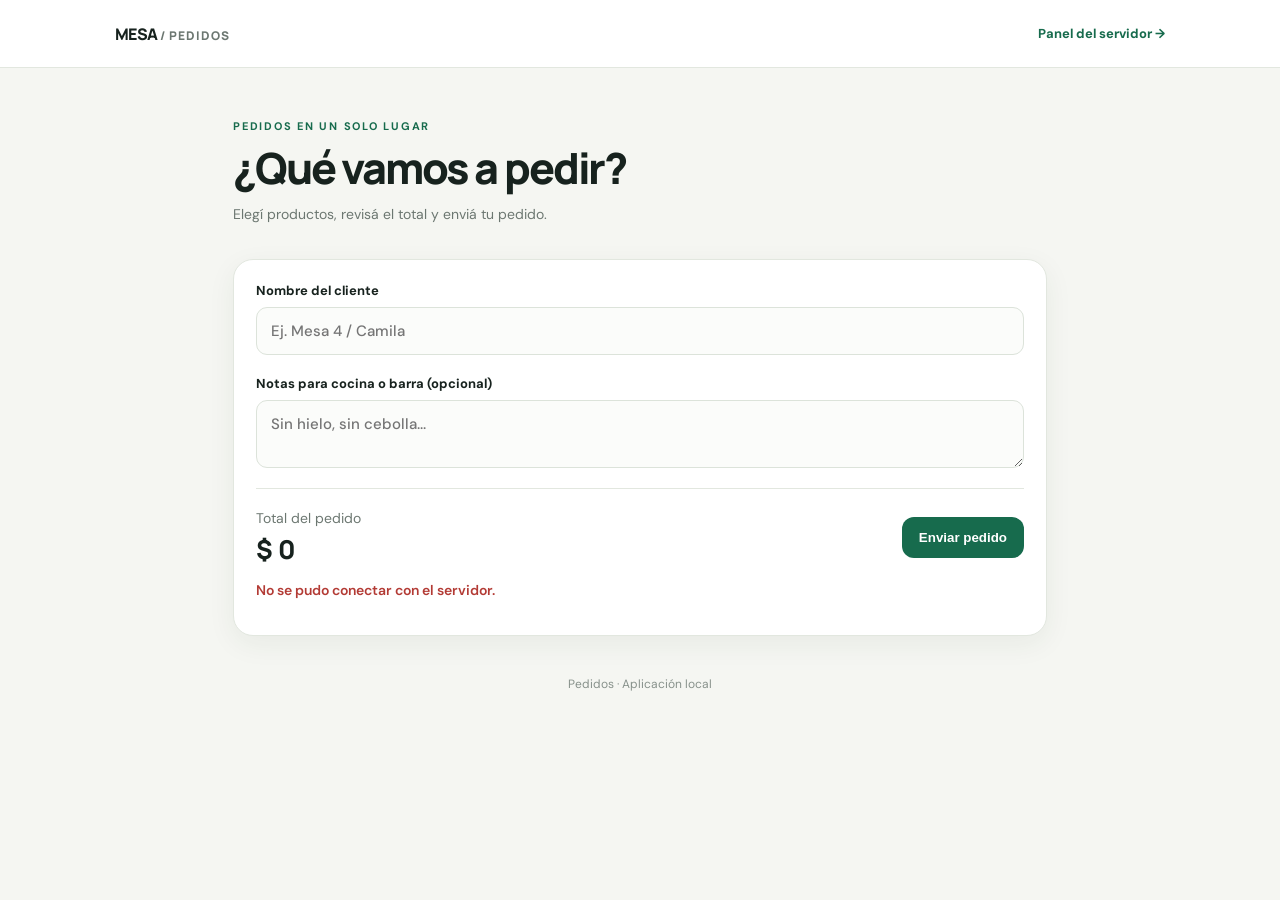
==== templates/index.html @ f44984cb "Add files via upload" ====
<!doctype html>
<html lang="es"><head><meta charset="utf-8"><meta name="viewport" content="width=device-width,initial-scale=1">
<title>Nuevo pedido</title><link rel="stylesheet" href="/static/style.css"></head>
<body><header><div class="brand">MESA<span> / PEDIDOS</span></div><a class="nav" href="/admin">Panel del servidor →</a></header>
<main class="wrap"><section class="hero"><p class="eyebrow">PEDIDOS EN UN SOLO LUGAR</p><h1>¿Qué vamos a pedir?</h1><p class="muted">Elegí productos, revisá el total y enviá tu pedido.</p></section>
<form id="orderForm" class="panel"><label>Nombre del cliente<input id="customer" required maxlength="100" placeholder="Ej. Mesa 4 / Camila"></label>
<div id="catalog"></div><label>Notas para cocina o barra (opcional)<textarea id="notes" rows="2" maxlength="500" placeholder="Sin hielo, sin cebolla..."></textarea></label>
<div class="checkout"><div><span class="muted">Total del pedido</span><strong id="total">$ 0</strong></div><button class="primary" type="submit">Enviar pedido</button></div><p id="message" role="status"></p></form>
<footer>Pedidos · Aplicación local</footer></main><script src="/static/client.js"></script></body></html>
---- static/style.css ----
@import url('https://fonts.googleapis.com/css2?family=DM+Sans:wght@400;500;600;700&family=Manrope:wght@500;600;700;800&display=swap');
:root{--ink:#17221e;--muted:#6c7771;--paper:#f5f6f2;--line:#e2e7df;--green:#176b4d;--lime:#d8f36a;--white:#fff;--red:#b33b35}
*{box-sizing:border-box}body{margin:0;background:var(--paper);color:var(--ink);font-family:'DM Sans',sans-serif}header{height:68px;padding:0 max(22px,calc((100% - 1050px)/2));display:flex;align-items:center;justify-content:space-between;background:#fff;border-bottom:1px solid var(--line)}.brand{font-family:Manrope,sans-serif;font-weight:800;letter-spacing:-.04em}.brand span{color:var(--muted);font-size:12px;letter-spacing:.08em}.nav{font-size:13px;font-weight:700;color:var(--green);text-decoration:none}.wrap{max-width:850px;margin:0 auto;padding:28px 18px 50px}.hero{padding:12px 0 22px}.eyebrow{font-size:11px;letter-spacing:.16em;font-weight:700;color:var(--green)}h1{font:800 clamp(30px,5vw,43px)/1.1 Manrope,sans-serif;letter-spacing:-.05em;margin:8px 0}h2{font:700 20px Manrope,sans-serif;margin:0 0 14px}.muted{color:var(--muted);font-size:14px}.panel{background:#fff;border:1px solid var(--line);border-radius:20px;padding:22px;box-shadow:0 8px 28px #263d2610;margin-bottom:22px}label{display:flex;flex-direction:column;gap:8px;font-weight:700;font-size:13px;margin-bottom:20px}input,textarea{width:100%;border:1px solid #dce3da;background:#fbfcfa;border-radius:11px;padding:13px 14px;font:500 15px 'DM Sans',sans-serif;color:var(--ink);outline:none}input:focus,textarea:focus{border-color:var(--green);box-shadow:0 0 0 3px #176b4d18}.category{margin:24px 0}.category h2{display:flex;align-items:center;gap:9px}.category h2:before{content:'';width:7px;height:21px;border-radius:9px;background:var(--lime)}.product{display:flex;align-items:center;justify-content:space-between;gap:12px;border:1px solid var(--line);border-radius:13px;padding:12px 13px;margin:8px 0}.product-name{font-weight:700}.price{color:var(--muted);font-size:13px;margin-top:4px}.qty{display:flex;align-items:center;gap:11px}.qty button{width:32px;height:32px;border-radius:10px;border:1px solid var(--line);background:#f6f8f3;font-size:20px;cursor:pointer}.qty span{min-width:15px;text-align:center;font-weight:700}.checkout{border-top:1px solid var(--line);padding-top:18px;display:flex;justify-content:space-between;align-items:center;gap:12px}.checkout strong{display:block;font:800 26px Manrope,sans-serif;margin-top:3px}.primary,.secondary{border:0;border-radius:12px;padding:13px 17px;font-weight:700;cursor:pointer}.primary{background:var(--green);color:#fff}.primary:hover{background:#0e543b}.secondary{background:#edf2e9;color:var(--ink)}#message,#productMessage{font-size:14px;font-weight:600}.success{color:var(--green)}.error{color:var(--red)}footer{text-align:center;color:#87918b;font-size:12px;padding:18px}.toolbar{display:flex;align-items:center;justify-content:space-between;margin:12px 0}.orders{display:grid;gap:13px}.order-card{background:#fff;border:1px solid var(--line);border-radius:17px;padding:18px}.order-top{display:flex;justify-content:space-between;gap:12px;align-items:flex-start}.order-id{font:800 19px Manrope,sans-serif}.order-time{font-size:12px;color:var(--muted);margin-top:3px}.status{border:1px solid var(--line);border-radius:10px;padding:9px;font:600 12px 'DM Sans',sans-serif;background:#fbfcfa;max-width:160px}.order-items{list-style:none;padding:12px 0;margin:8px 0;border-top:1px solid var(--line);border-bottom:1px solid var(--line);font-size:14px}.order-items li{display:flex;justify-content:space-between;padding:4px 0;gap:10px}.order-bottom{display:flex;justify-content:space-between;gap:12px}.total{font:800 20px Manrope,sans-serif}.notes{background:#f6f8f3;border-radius:9px;padding:10px;font-size:13px;margin:10px 0}.product-panel{margin-top:30px}.product-form{display:grid;grid-template-columns:1fr 1.3fr .8fr auto;gap:10px;align-items:end}.product-form label{margin:0 0 14px}.product-list{display:grid;gap:7px}.product-row{display:flex;justify-content:space-between;align-items:center;gap:12px;border-top:1px solid var(--line);padding:10px 0;font-size:13px}.remove{border:1px solid #f0d8d5;color:var(--red);background:#fff8f7;border-radius:8px;padding:7px 9px;cursor:pointer}.empty{padding:24px;text-align:center;color:var(--muted);background:#fff;border-radius:14px;border:1px dashed var(--line)}@media(max-width:600px){.wrap{padding:20px 13px 35px}.panel{padding:16px;border-radius:16px}.checkout{align-items:stretch;flex-direction:column}.checkout .primary{width:100%}.product-form{grid-template-columns:1fr 1fr}.product-form button{margin-bottom:14px}.order-top{flex-direction:column}.status{max-width:100%;width:100%}.toolbar{gap:10px}.toolbar h2{font-size:18px}}
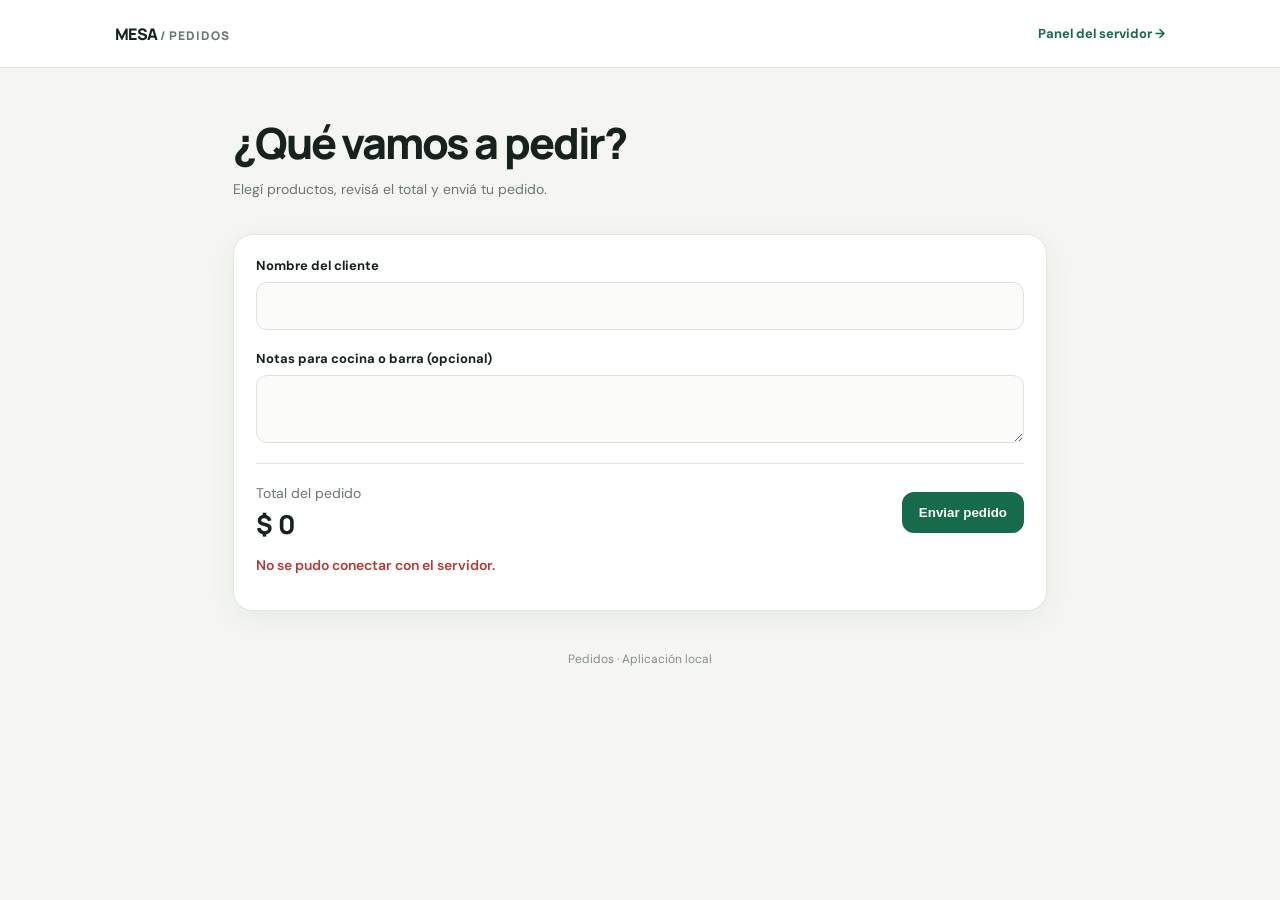
==== commit 37063b2c: "Update customer input and notes placeholders in HTML" ====
--- a/templates/index.html
+++ b/templates/index.html
@@ -2,8 +2,8 @@
 <html lang="es"><head><meta charset="utf-8"><meta name="viewport" content="width=device-width,initial-scale=1">
 <title>Nuevo pedido</title><link rel="stylesheet" href="/static/style.css"></head>
 <body><header><div class="brand">MESA<span> / PEDIDOS</span></div><a class="nav" href="/admin">Panel del servidor →</a></header>
-<main class="wrap"><section class="hero"><p class="eyebrow">PEDIDOS EN UN SOLO LUGAR</p><h1>¿Qué vamos a pedir?</h1><p class="muted">Elegí productos, revisá el total y enviá tu pedido.</p></section>
-<form id="orderForm" class="panel"><label>Nombre del cliente<input id="customer" required maxlength="100" placeholder="Ej. Mesa 4 / Camila"></label>
-<div id="catalog"></div><label>Notas para cocina o barra (opcional)<textarea id="notes" rows="2" maxlength="500" placeholder="Sin hielo, sin cebolla..."></textarea></label>
+<main class="wrap"><section class="hero"><p class="eyebrow"> </p><h1>¿Qué vamos a pedir?</h1><p class="muted">Elegí productos, revisá el total y enviá tu pedido.</p></section>
+<form id="orderForm" class="panel"><label>Nombre del cliente<input id="customer" required maxlength="100" placeholder=" "></label>
+<div id="catalog"></div><label>Notas para cocina o barra (opcional)<textarea id="notes" rows="2" maxlength="500" placeholder=" "></textarea></label>
 <div class="checkout"><div><span class="muted">Total del pedido</span><strong id="total">$ 0</strong></div><button class="primary" type="submit">Enviar pedido</button></div><p id="message" role="status"></p></form>
 <footer>Pedidos · Aplicación local</footer></main><script src="/static/client.js"></script></body></html>
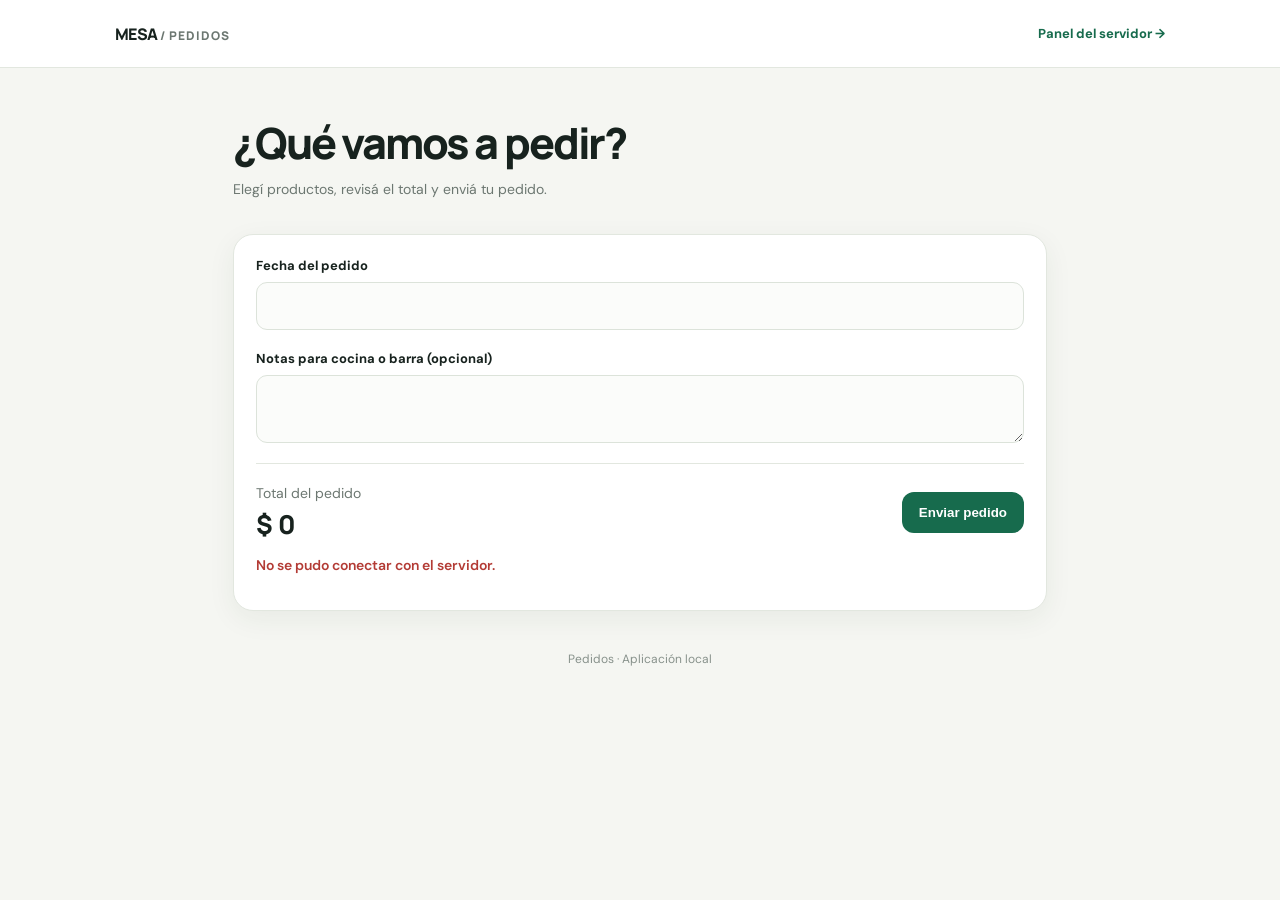
==== commit c4a3c701: "Add order date input to order form" ====
--- a/templates/index.html
+++ b/templates/index.html
@@ -3,7 +3,7 @@
 <title>Nuevo pedido</title><link rel="stylesheet" href="/static/style.css"></head>
 <body><header><div class="brand">MESA<span> / PEDIDOS</span></div><a class="nav" href="/admin">Panel del servidor →</a></header>
 <main class="wrap"><section class="hero"><p class="eyebrow"> </p><h1>¿Qué vamos a pedir?</h1><p class="muted">Elegí productos, revisá el total y enviá tu pedido.</p></section>
-<form id="orderForm" class="panel"><label>Nombre del cliente<input id="customer" required maxlength="100" placeholder=" "></label>
+<form id="orderForm" class="panel"><label>Fecha del pedido<input id="customer" required maxlength="100" placeholder=" "></label>
 <div id="catalog"></div><label>Notas para cocina o barra (opcional)<textarea id="notes" rows="2" maxlength="500" placeholder=" "></textarea></label>
 <div class="checkout"><div><span class="muted">Total del pedido</span><strong id="total">$ 0</strong></div><button class="primary" type="submit">Enviar pedido</button></div><p id="message" role="status"></p></form>
 <footer>Pedidos · Aplicación local</footer></main><script src="/static/client.js"></script></body></html>
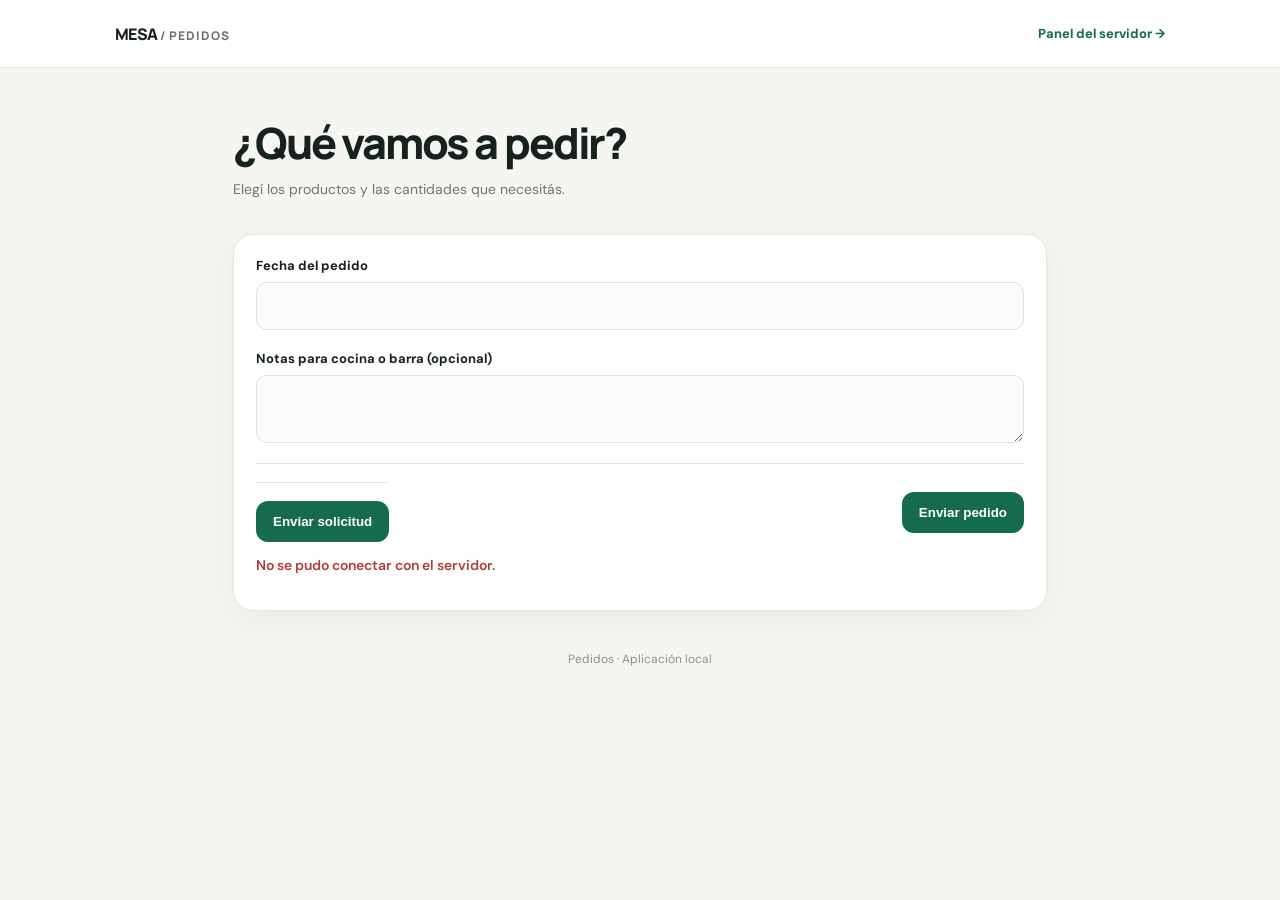
==== commit b00c8ae3: "Update index.html" ====
--- a/templates/index.html
+++ b/templates/index.html
@@ -2,8 +2,10 @@
 <html lang="es"><head><meta charset="utf-8"><meta name="viewport" content="width=device-width,initial-scale=1">
 <title>Nuevo pedido</title><link rel="stylesheet" href="/static/style.css"></head>
 <body><header><div class="brand">MESA<span> / PEDIDOS</span></div><a class="nav" href="/admin">Panel del servidor →</a></header>
-<main class="wrap"><section class="hero"><p class="eyebrow"> </p><h1>¿Qué vamos a pedir?</h1><p class="muted">Elegí productos, revisá el total y enviá tu pedido.</p></section>
+<main class="wrap"><section class="hero"><p class="eyebrow"> </p><h1>¿Qué vamos a pedir?</h1><p class="muted">Elegí los productos y las cantidades que necesitás.</p></section>
 <form id="orderForm" class="panel"><label>Fecha del pedido<input id="customer" required maxlength="100" placeholder=" "></label>
 <div id="catalog"></div><label>Notas para cocina o barra (opcional)<textarea id="notes" rows="2" maxlength="500" placeholder=" "></textarea></label>
-<div class="checkout"><div><span class="muted">Total del pedido</span><strong id="total">$ 0</strong></div><button class="primary" type="submit">Enviar pedido</button></div><p id="message" role="status"></p></form>
+<div class="checkout"><div class="checkout">
+  <button class="primary" type="submit">Enviar solicitud</button>
+</div><button class="primary" type="submit">Enviar pedido</button></div><p id="message" role="status"></p></form>
 <footer>Pedidos · Aplicación local</footer></main><script src="/static/client.js"></script></body></html>
--- a/static/style.css
+++ b/static/style.css
@@ -1,3 +1,54 @@
 @import url('https://fonts.googleapis.com/css2?family=DM+Sans:wght@400;500;600;700&family=Manrope:wght@500;600;700;800&display=swap');
 :root{--ink:#17221e;--muted:#6c7771;--paper:#f5f6f2;--line:#e2e7df;--green:#176b4d;--lime:#d8f36a;--white:#fff;--red:#b33b35}
 *{box-sizing:border-box}body{margin:0;background:var(--paper);color:var(--ink);font-family:'DM Sans',sans-serif}header{height:68px;padding:0 max(22px,calc((100% - 1050px)/2));display:flex;align-items:center;justify-content:space-between;background:#fff;border-bottom:1px solid var(--line)}.brand{font-family:Manrope,sans-serif;font-weight:800;letter-spacing:-.04em}.brand span{color:var(--muted);font-size:12px;letter-spacing:.08em}.nav{font-size:13px;font-weight:700;color:var(--green);text-decoration:none}.wrap{max-width:850px;margin:0 auto;padding:28px 18px 50px}.hero{padding:12px 0 22px}.eyebrow{font-size:11px;letter-spacing:.16em;font-weight:700;color:var(--green)}h1{font:800 clamp(30px,5vw,43px)/1.1 Manrope,sans-serif;letter-spacing:-.05em;margin:8px 0}h2{font:700 20px Manrope,sans-serif;margin:0 0 14px}.muted{color:var(--muted);font-size:14px}.panel{background:#fff;border:1px solid var(--line);border-radius:20px;padding:22px;box-shadow:0 8px 28px #263d2610;margin-bottom:22px}label{display:flex;flex-direction:column;gap:8px;font-weight:700;font-size:13px;margin-bottom:20px}input,textarea{width:100%;border:1px solid #dce3da;background:#fbfcfa;border-radius:11px;padding:13px 14px;font:500 15px 'DM Sans',sans-serif;color:var(--ink);outline:none}input:focus,textarea:focus{border-color:var(--green);box-shadow:0 0 0 3px #176b4d18}.category{margin:24px 0}.category h2{display:flex;align-items:center;gap:9px}.category h2:before{content:'';width:7px;height:21px;border-radius:9px;background:var(--lime)}.product{display:flex;align-items:center;justify-content:space-between;gap:12px;border:1px solid var(--line);border-radius:13px;padding:12px 13px;margin:8px 0}.product-name{font-weight:700}.price{color:var(--muted);font-size:13px;margin-top:4px}.qty{display:flex;align-items:center;gap:11px}.qty button{width:32px;height:32px;border-radius:10px;border:1px solid var(--line);background:#f6f8f3;font-size:20px;cursor:pointer}.qty span{min-width:15px;text-align:center;font-weight:700}.checkout{border-top:1px solid var(--line);padding-top:18px;display:flex;justify-content:space-between;align-items:center;gap:12px}.checkout strong{display:block;font:800 26px Manrope,sans-serif;margin-top:3px}.primary,.secondary{border:0;border-radius:12px;padding:13px 17px;font-weight:700;cursor:pointer}.primary{background:var(--green);color:#fff}.primary:hover{background:#0e543b}.secondary{background:#edf2e9;color:var(--ink)}#message,#productMessage{font-size:14px;font-weight:600}.success{color:var(--green)}.error{color:var(--red)}footer{text-align:center;color:#87918b;font-size:12px;padding:18px}.toolbar{display:flex;align-items:center;justify-content:space-between;margin:12px 0}.orders{display:grid;gap:13px}.order-card{background:#fff;border:1px solid var(--line);border-radius:17px;padding:18px}.order-top{display:flex;justify-content:space-between;gap:12px;align-items:flex-start}.order-id{font:800 19px Manrope,sans-serif}.order-time{font-size:12px;color:var(--muted);margin-top:3px}.status{border:1px solid var(--line);border-radius:10px;padding:9px;font:600 12px 'DM Sans',sans-serif;background:#fbfcfa;max-width:160px}.order-items{list-style:none;padding:12px 0;margin:8px 0;border-top:1px solid var(--line);border-bottom:1px solid var(--line);font-size:14px}.order-items li{display:flex;justify-content:space-between;padding:4px 0;gap:10px}.order-bottom{display:flex;justify-content:space-between;gap:12px}.total{font:800 20px Manrope,sans-serif}.notes{background:#f6f8f3;border-radius:9px;padding:10px;font-size:13px;margin:10px 0}.product-panel{margin-top:30px}.product-form{display:grid;grid-template-columns:1fr 1.3fr .8fr auto;gap:10px;align-items:end}.product-form label{margin:0 0 14px}.product-list{display:grid;gap:7px}.product-row{display:flex;justify-content:space-between;align-items:center;gap:12px;border-top:1px solid var(--line);padding:10px 0;font-size:13px}.remove{border:1px solid #f0d8d5;color:var(--red);background:#fff8f7;border-radius:8px;padding:7px 9px;cursor:pointer}.empty{padding:24px;text-align:center;color:var(--muted);background:#fff;border-radius:14px;border:1px dashed var(--line)}@media(max-width:600px){.wrap{padding:20px 13px 35px}.panel{padding:16px;border-radius:16px}.checkout{align-items:stretch;flex-direction:column}.checkout .primary{width:100%}.product-form{grid-template-columns:1fr 1fr}.product-form button{margin-bottom:14px}.order-top{flex-direction:column}.status{max-width:100%;width:100%}.toolbar{gap:10px}.toolbar h2{font-size:18px}}
+```css
+/* Grupos desplegables del panel */
+.product-group,
+.category-group {
+  border: 1px solid #e2e5e2;
+  border-radius: 12px;
+  margin: 10px 0;
+  padding: 0;
+  overflow: hidden;
+  background: #fff;
+}
+
+.category-summary {
+  cursor: pointer;
+  padding: 15px 18px;
+  font-weight: 700;
+  background: #f4f6f4;
+  list-style-position: inside;
+}
+
+.category-summary:hover {
+  background: #e9eee9;
+}
+
+.category-products {
+  padding: 12px 16px;
+}
+
+.product-group > .product-row {
+  padding: 12px 16px;
+  border-top: 1px solid #eee;
+}
+
+.category-products .product-row {
+  padding: 10px 0;
+  border-bottom: 1px solid #eee;
+}
+
+.category-products .product-row:last-child {
+  border-bottom: none;
+}
+
+.product-group[open] > .category-summary,
+.category-group[open] > .category-summary {
+  border-bottom: 1px solid #e2e5e2;
+}
+
+.category-products .remove {
+  margin-top: 12px;
+}
+```
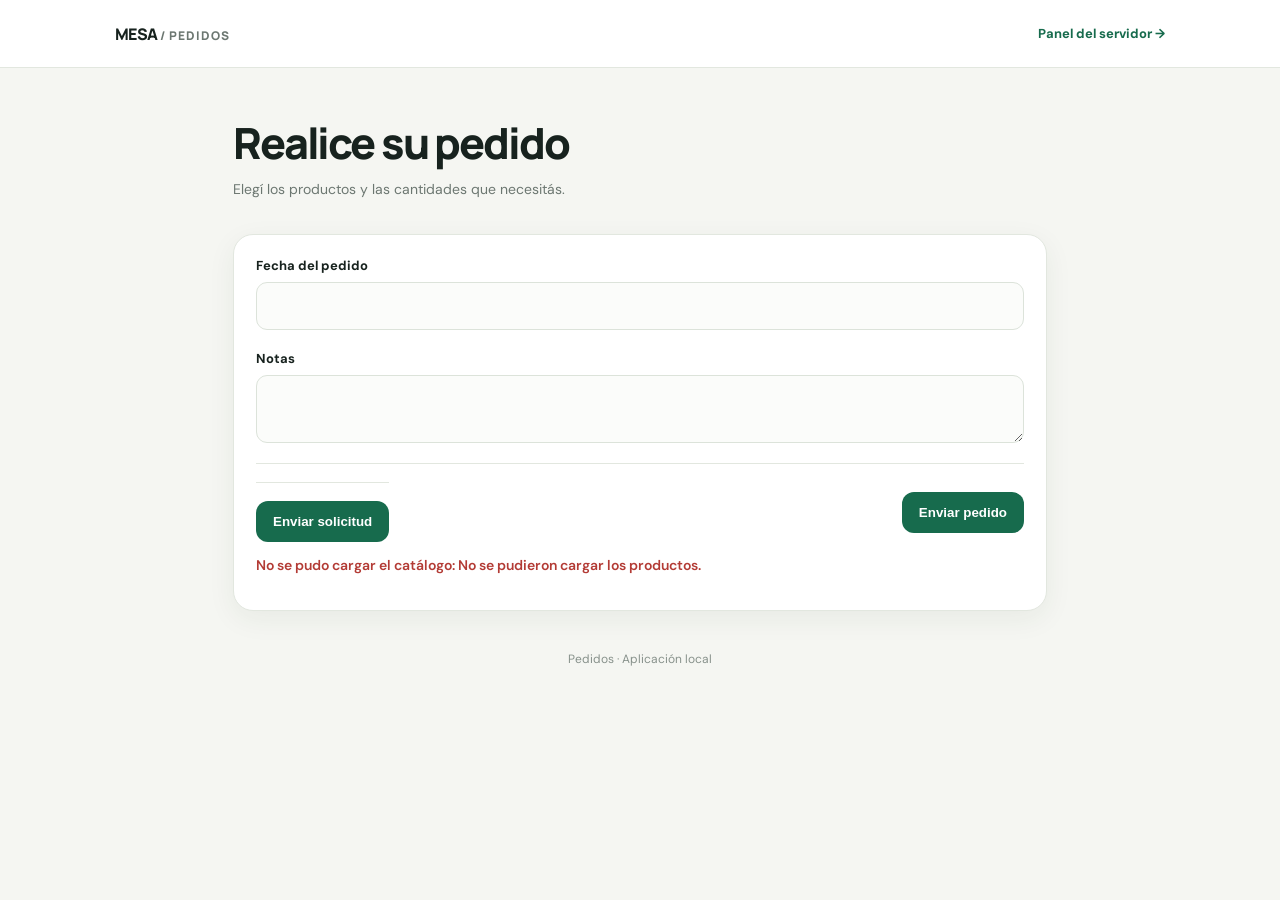
==== commit 7c620538: "Update order form heading and notes label" ====
--- a/templates/index.html
+++ b/templates/index.html
@@ -2,9 +2,9 @@
 <html lang="es"><head><meta charset="utf-8"><meta name="viewport" content="width=device-width,initial-scale=1">
 <title>Nuevo pedido</title><link rel="stylesheet" href="/static/style.css"></head>
 <body><header><div class="brand">MESA<span> / PEDIDOS</span></div><a class="nav" href="/admin">Panel del servidor →</a></header>
-<main class="wrap"><section class="hero"><p class="eyebrow"> </p><h1>¿Qué vamos a pedir?</h1><p class="muted">Elegí los productos y las cantidades que necesitás.</p></section>
+<main class="wrap"><section class="hero"><p class="eyebrow"> </p><h1>Realice su pedido</h1><p class="muted">Elegí los productos y las cantidades que necesitás.</p></section>
 <form id="orderForm" class="panel"><label>Fecha del pedido<input id="customer" required maxlength="100" placeholder=" "></label>
-<div id="catalog"></div><label>Notas para cocina o barra (opcional)<textarea id="notes" rows="2" maxlength="500" placeholder=" "></textarea></label>
+<div id="catalog"></div><label>Notas<textarea id="notes" rows="2" maxlength="500" placeholder=" "></textarea></label>
 <div class="checkout"><div class="checkout">
   <button class="primary" type="submit">Enviar solicitud</button>
 </div><button class="primary" type="submit">Enviar pedido</button></div><p id="message" role="status"></p></form>
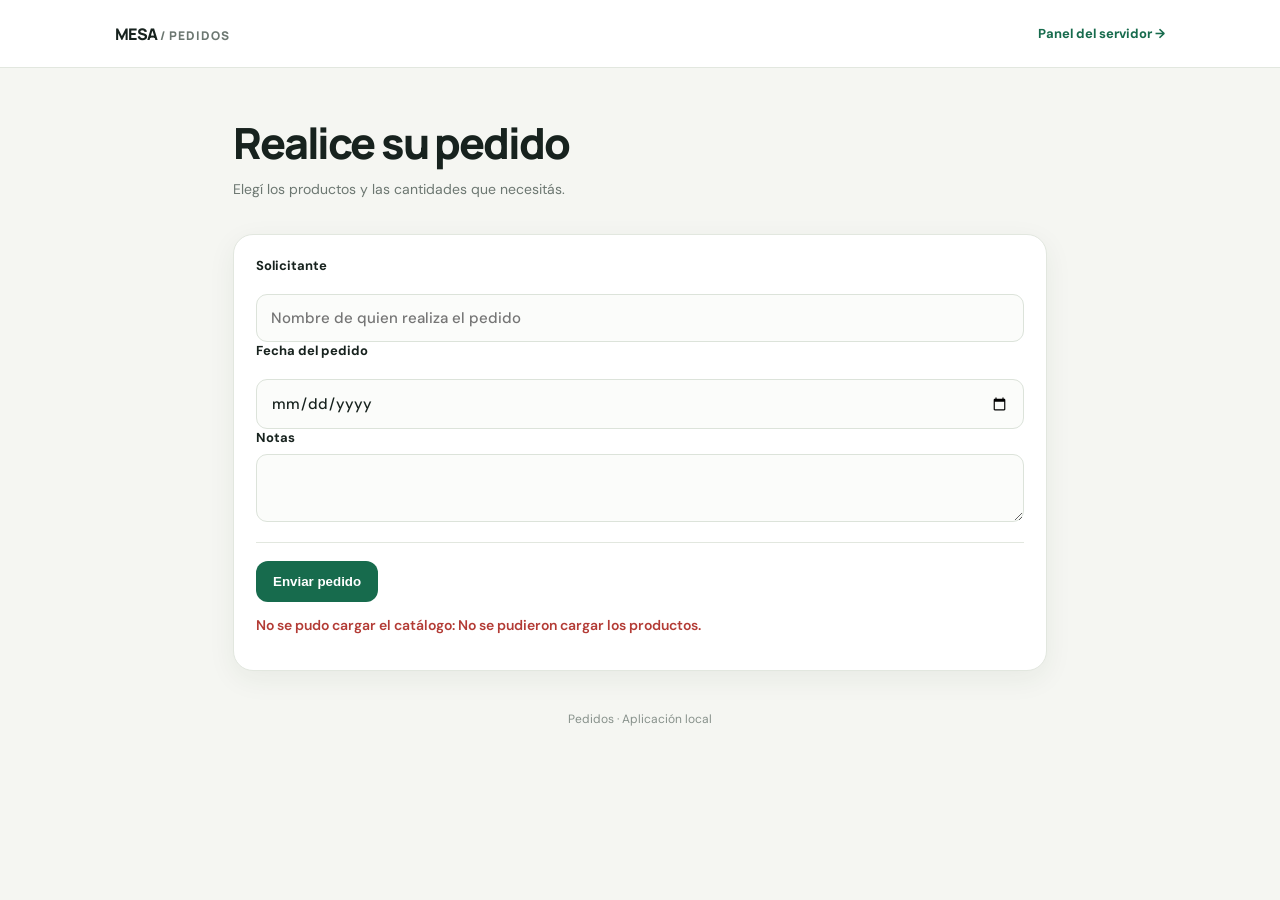
==== commit 738c0293: "Refactor order form in index.html Updated the order form layout and added new fields for customer na" ====
--- a/templates/index.html
+++ b/templates/index.html
@@ -1,11 +1,62 @@
+
 <!doctype html>
-<html lang="es"><head><meta charset="utf-8"><meta name="viewport" content="width=device-width,initial-scale=1">
-<title>Nuevo pedido</title><link rel="stylesheet" href="/static/style.css"></head>
-<body><header><div class="brand">MESA<span> / PEDIDOS</span></div><a class="nav" href="/admin">Panel del servidor →</a></header>
-<main class="wrap"><section class="hero"><p class="eyebrow"> </p><h1>Realice su pedido</h1><p class="muted">Elegí los productos y las cantidades que necesitás.</p></section>
-<form id="orderForm" class="panel"><label>Fecha del pedido<input id="customer" required maxlength="100" placeholder=" "></label>
-<div id="catalog"></div><label>Notas<textarea id="notes" rows="2" maxlength="500" placeholder=" "></textarea></label>
-<div class="checkout"><div class="checkout">
-  <button class="primary" type="submit">Enviar solicitud</button>
-</div><button class="primary" type="submit">Enviar pedido</button></div><p id="message" role="status"></p></form>
-<footer>Pedidos · Aplicación local</footer></main><script src="/static/client.js"></script></body></html>
+<html lang="es">
+<head>
+    <meta charset="utf-8">
+    <meta name="viewport" content="width=device-width,initial-scale=1">
+    <title>Nuevo pedido</title>
+    <link rel="stylesheet" href="/static/style.css">
+</head>
+<body>
+    <header>
+        <div class="brand">MESA<span> / PEDIDOS</span></div>
+        <a class="nav" href="/admin">Panel del servidor →</a>
+    </header>
+
+    <main class="wrap">
+        <section class="hero">
+            <p class="eyebrow"></p>
+            <h1>Realice su pedido</h1>
+            <p class="muted">Elegí los productos y las cantidades que necesitás.</p>
+        </section>
+
+        <form id="orderForm" class="panel">
+            <div>
+                <label for="customer">Solicitante</label>
+                <input
+                    type="text"
+                    id="customer"
+                    required
+                    maxlength="100"
+                    placeholder="Nombre de quien realiza el pedido"
+                >
+            </div>
+
+            <div>
+                <label for="orderDate">Fecha del pedido</label>
+                <input
+                    type="date"
+                    id="orderDate"
+                    required
+                >
+            </div>
+
+            <div id="catalog"></div>
+
+            <label>Notas
+                <textarea id="notes" rows="2" maxlength="500" placeholder=" "></textarea>
+            </label>
+
+            <div class="checkout">
+                <button class="primary" type="submit">Enviar pedido</button>
+            </div>
+
+            <p id="message" role="status"></p>
+        </form>
+
+        <footer>Pedidos · Aplicación local</footer>
+    </main>
+
+    <script src="/static/client.js"></script>
+</body>
+</html>
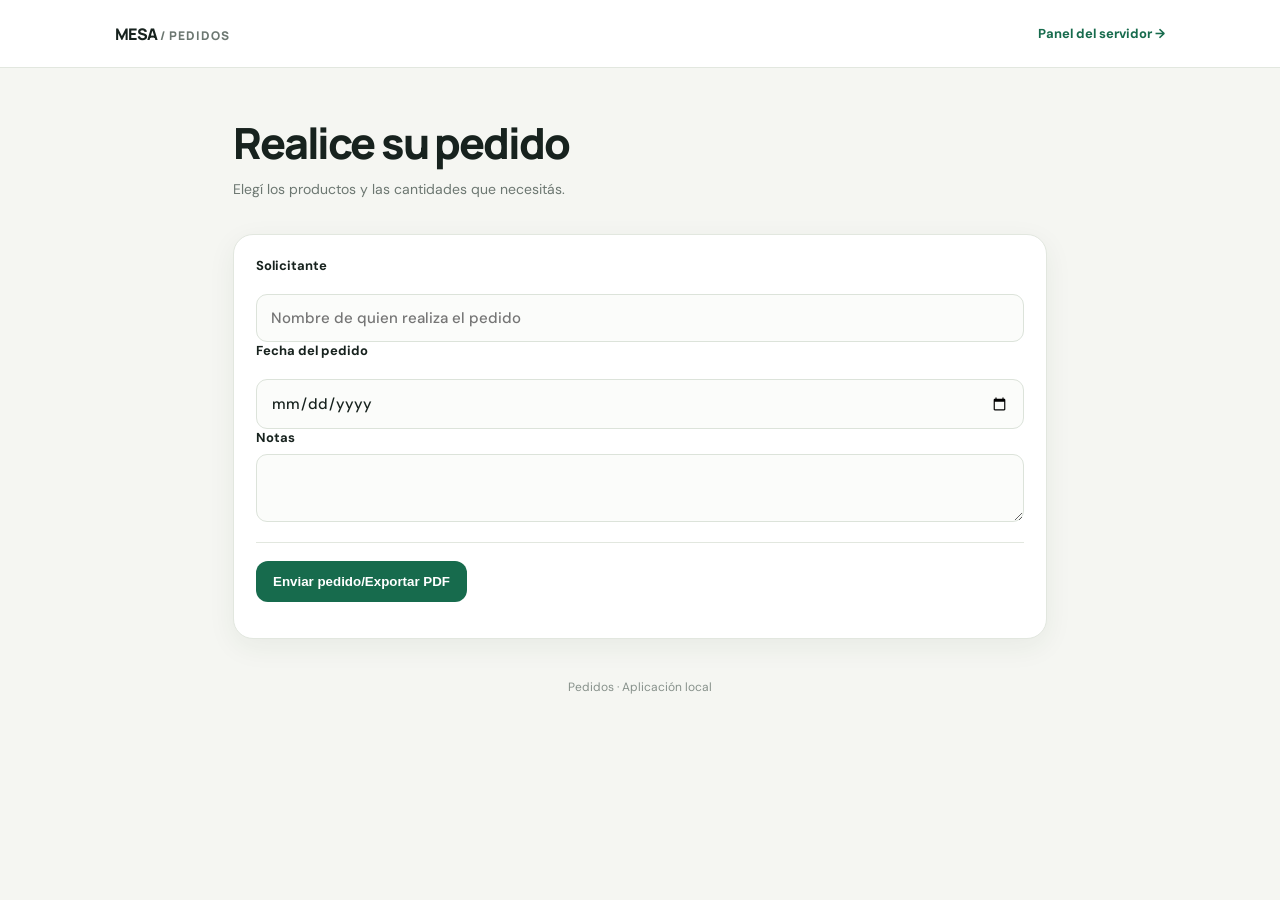
==== commit 7e56f7fa: "Update button text for order submission" ====
--- a/templates/index.html
+++ b/templates/index.html
@@ -48,7 +48,7 @@
             </label>
 
             <div class="checkout">
-                <button class="primary" type="submit">Enviar pedido</button>
+                <button class="primary" type="submit">Enviar pedido/Exportar PDF</button>
             </div>
 
             <p id="message" role="status"></p>
